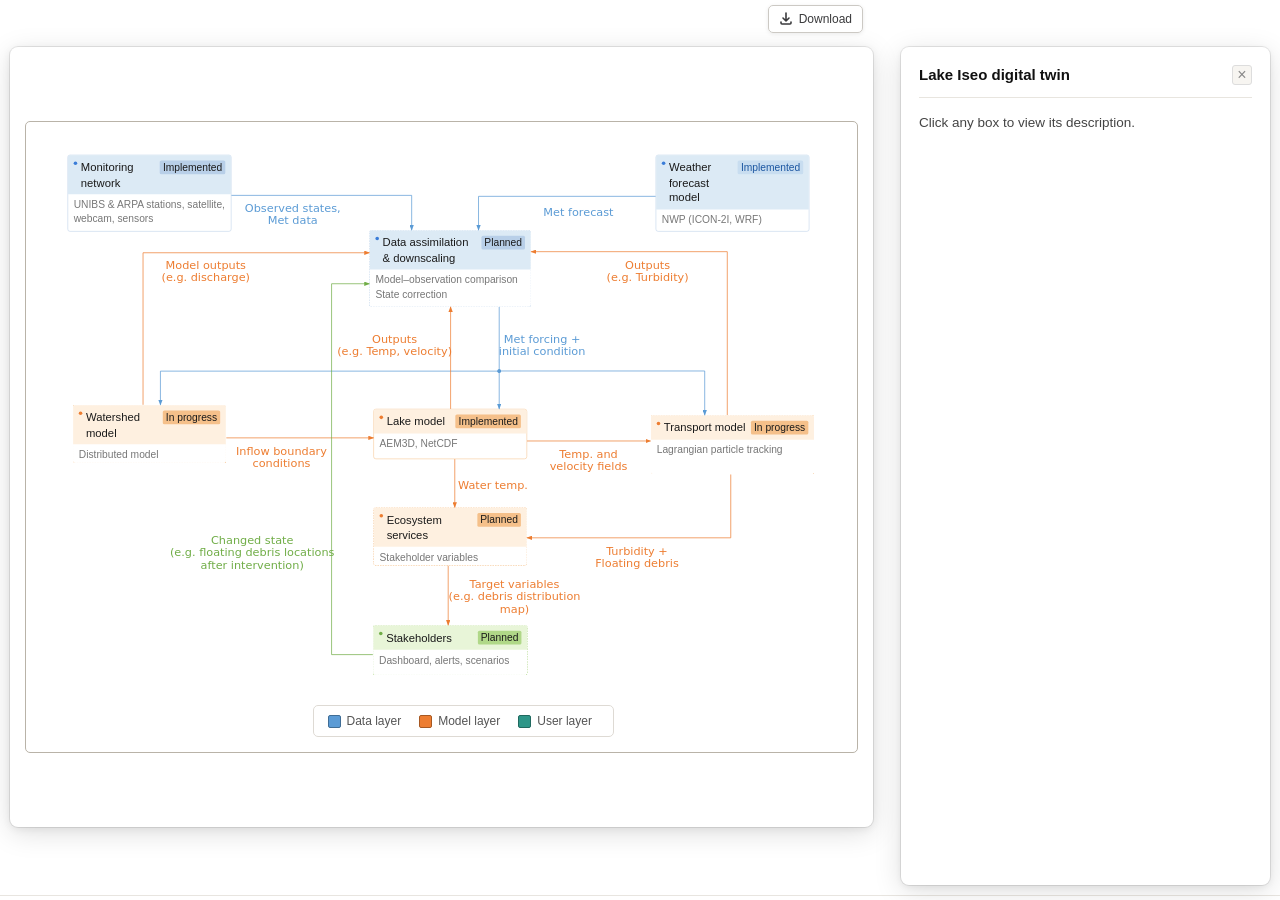
==== wiki/charts/index.html @ 626d83ea "docs: publish interactive charts" ====
<!DOCTYPE html>
<html lang="en">
<head>
  <meta charset="UTF-8">
  <meta name="viewport" content="width=device-width, initial-scale=1.0">
  <title>Lake Iseo digital twin — data flow</title>
  <style>
    html, body, iframe {
      width: 100%;
      height: 100%;
      margin: 0;
      border: 0;
      display: block;
      overflow: hidden;
      background: #fff;
    }
  </style>
</head>
<body>
  <iframe
    src="Iseo_wiki.html?view=1&v=20260820-3"
    title="Lake Iseo digital twin data flow"
    loading="eager">
  </iframe>
</body>
</html>
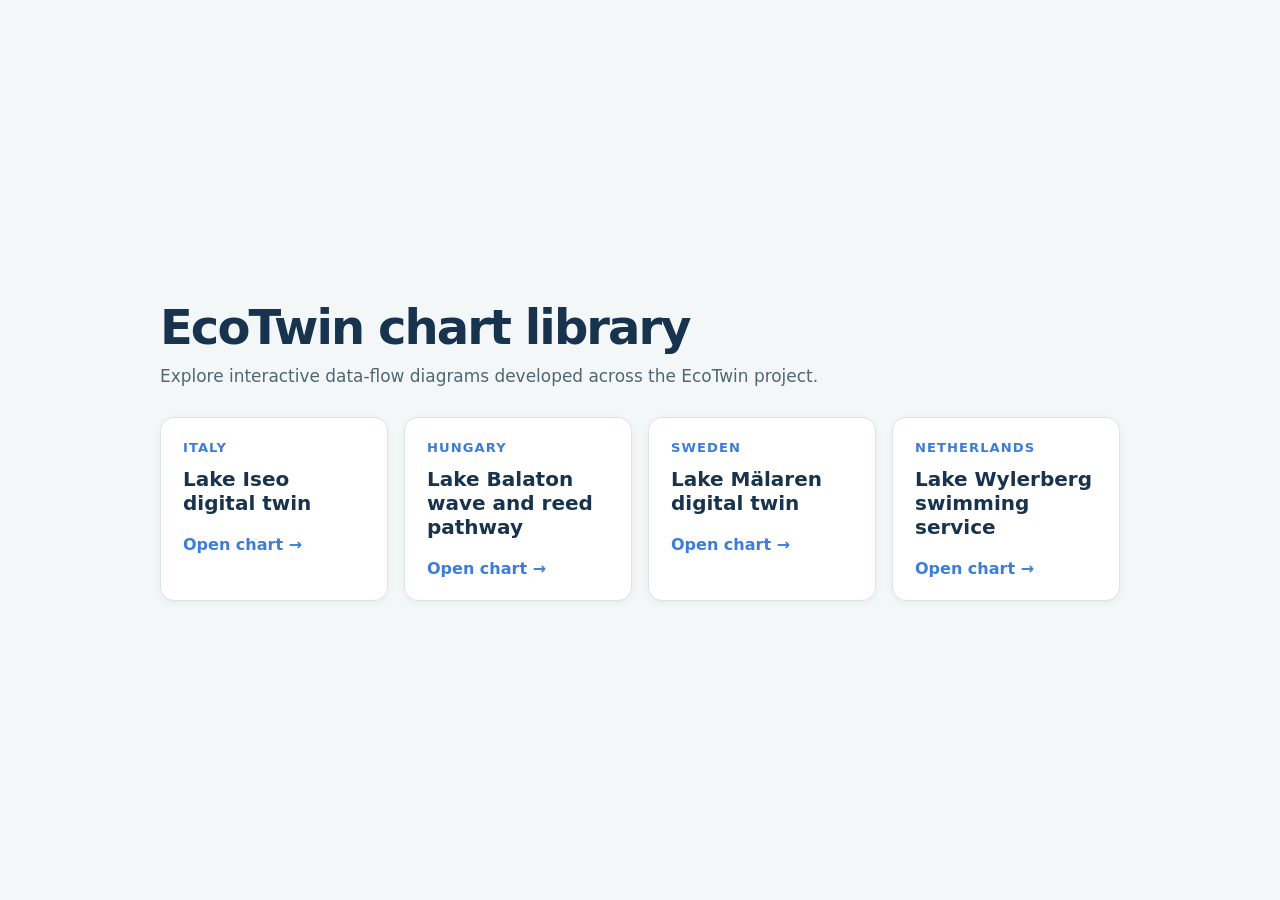
==== commit 75163632: "docs: add chart library landing page" ====
--- a/wiki/charts/index.html
+++ b/wiki/charts/index.html
@@ -3,24 +3,51 @@
 <head>
   <meta charset="UTF-8">
   <meta name="viewport" content="width=device-width, initial-scale=1.0">
-  <title>Lake Iseo digital twin — data flow</title>
+  <title>EcoTwin chart library</title>
   <style>
-    html, body, iframe {
-      width: 100%;
-      height: 100%;
-      margin: 0;
-      border: 0;
-      display: block;
-      overflow: hidden;
-      background: #fff;
-    }
+    :root { color-scheme: light; font-family: Inter, system-ui, sans-serif; color: #18334d; background: #f4f7f7; }
+    * { box-sizing: border-box; }
+    body { margin: 0; min-height: 100vh; display: grid; place-items: center; padding: 32px 20px; }
+    main { width: min(960px, 100%); }
+    header { margin-bottom: 28px; }
+    h1 { margin: 0 0 8px; font-size: clamp(2rem, 5vw, 3rem); letter-spacing: -0.04em; }
+    p { margin: 0; max-width: 680px; color: #506575; font-size: 1.06rem; line-height: 1.55; }
+    .charts { display: grid; grid-template-columns: repeat(auto-fit, minmax(220px, 1fr)); gap: 16px; }
+    a { display: block; min-height: 178px; padding: 22px; border: 1px solid #dbe4e7; border-radius: 14px; background: #fff; color: inherit; text-decoration: none; box-shadow: 0 2px 6px rgb(24 51 77 / 6%); transition: transform 150ms ease, box-shadow 150ms ease, border-color 150ms ease; }
+    a:hover, a:focus-visible { transform: translateY(-3px); border-color: #3b7dd8; box-shadow: 0 10px 24px rgb(24 51 77 / 13%); outline: none; }
+    .place { display: block; color: #3b7dd8; font-size: .82rem; font-weight: 700; letter-spacing: .08em; text-transform: uppercase; }
+    h2 { margin: 12px 0 8px; font-size: 1.25rem; }
+    .open { display: block; margin-top: 20px; color: #3b7dd8; font-weight: 700; }
   </style>
 </head>
 <body>
-  <iframe
-    src="Iseo_wiki.html?view=1&v=20260820-3"
-    title="Lake Iseo digital twin data flow"
-    loading="eager">
-  </iframe>
+  <main>
+    <header>
+      <h1>EcoTwin chart library</h1>
+      <p>Explore interactive data-flow diagrams developed across the EcoTwin project.</p>
+    </header>
+    <section class="charts" aria-label="Interactive charts">
+      <a href="Iseo_wiki.html?view=1">
+        <span class="place">Italy</span>
+        <h2>Lake Iseo digital twin</h2>
+        <span class="open">Open chart →</span>
+      </a>
+      <a href="Balaton_Wiki.html">
+        <span class="place">Hungary</span>
+        <h2>Lake Balaton wave and reed pathway</h2>
+        <span class="open">Open chart →</span>
+      </a>
+      <a href="Malaren_wiki.html?view=1">
+        <span class="place">Sweden</span>
+        <h2>Lake Mälaren digital twin</h2>
+        <span class="open">Open chart →</span>
+      </a>
+      <a href="Wylerberg_wiki.html?view=1">
+        <span class="place">Netherlands</span>
+        <h2>Lake Wylerberg swimming service</h2>
+        <span class="open">Open chart →</span>
+      </a>
+    </section>
+  </main>
 </body>
 </html>
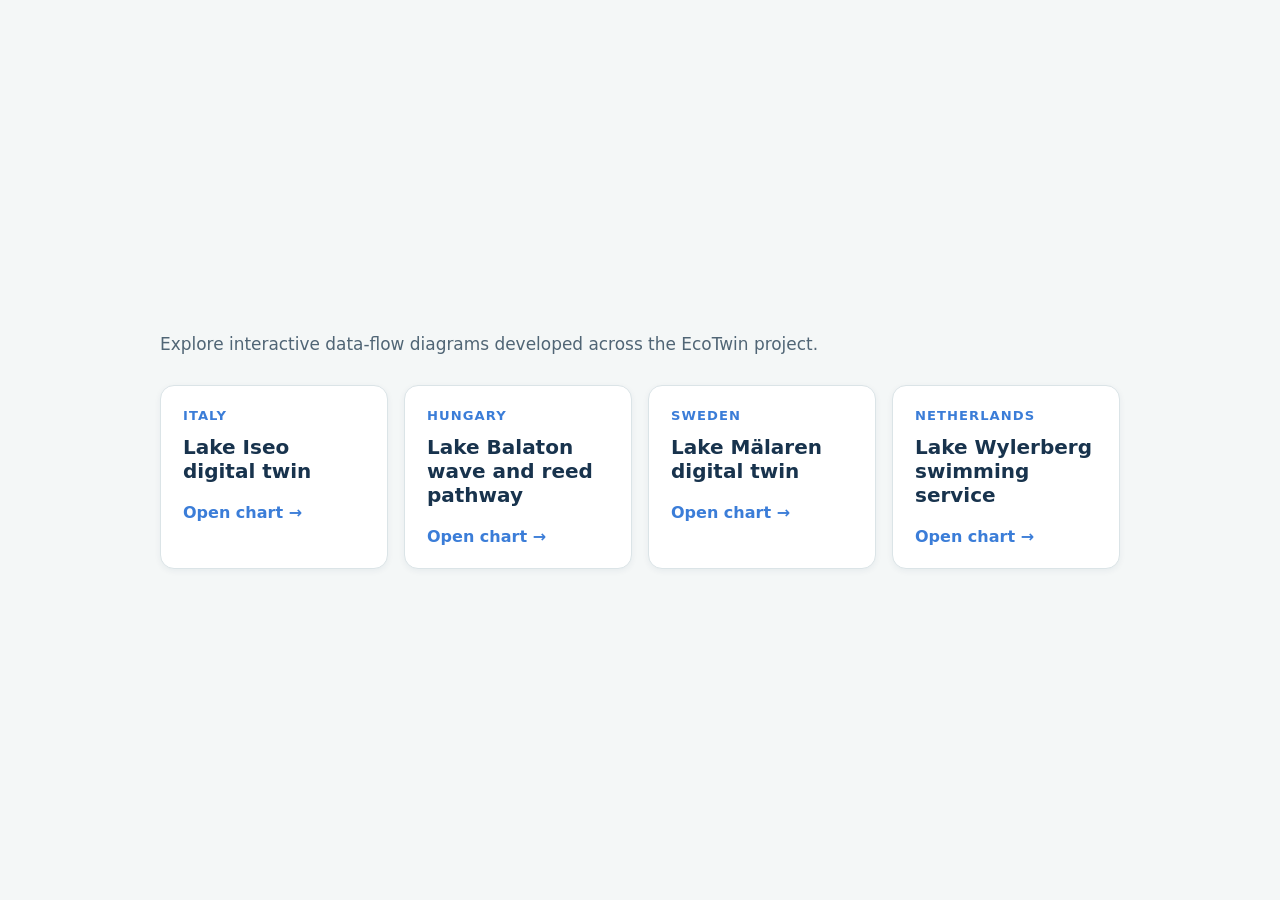
==== commit 1c721b73: "docs: simplify chart library landing page" ====
--- a/wiki/charts/index.html
+++ b/wiki/charts/index.html
@@ -10,7 +10,6 @@
     body { margin: 0; min-height: 100vh; display: grid; place-items: center; padding: 32px 20px; }
     main { width: min(960px, 100%); }
     header { margin-bottom: 28px; }
-    h1 { margin: 0 0 8px; font-size: clamp(2rem, 5vw, 3rem); letter-spacing: -0.04em; }
     p { margin: 0; max-width: 680px; color: #506575; font-size: 1.06rem; line-height: 1.55; }
     .charts { display: grid; grid-template-columns: repeat(auto-fit, minmax(220px, 1fr)); gap: 16px; }
     a { display: block; min-height: 178px; padding: 22px; border: 1px solid #dbe4e7; border-radius: 14px; background: #fff; color: inherit; text-decoration: none; box-shadow: 0 2px 6px rgb(24 51 77 / 6%); transition: transform 150ms ease, box-shadow 150ms ease, border-color 150ms ease; }
@@ -23,7 +22,6 @@
 <body>
   <main>
     <header>
-      <h1>EcoTwin chart library</h1>
       <p>Explore interactive data-flow diagrams developed across the EcoTwin project.</p>
     </header>
     <section class="charts" aria-label="Interactive charts">
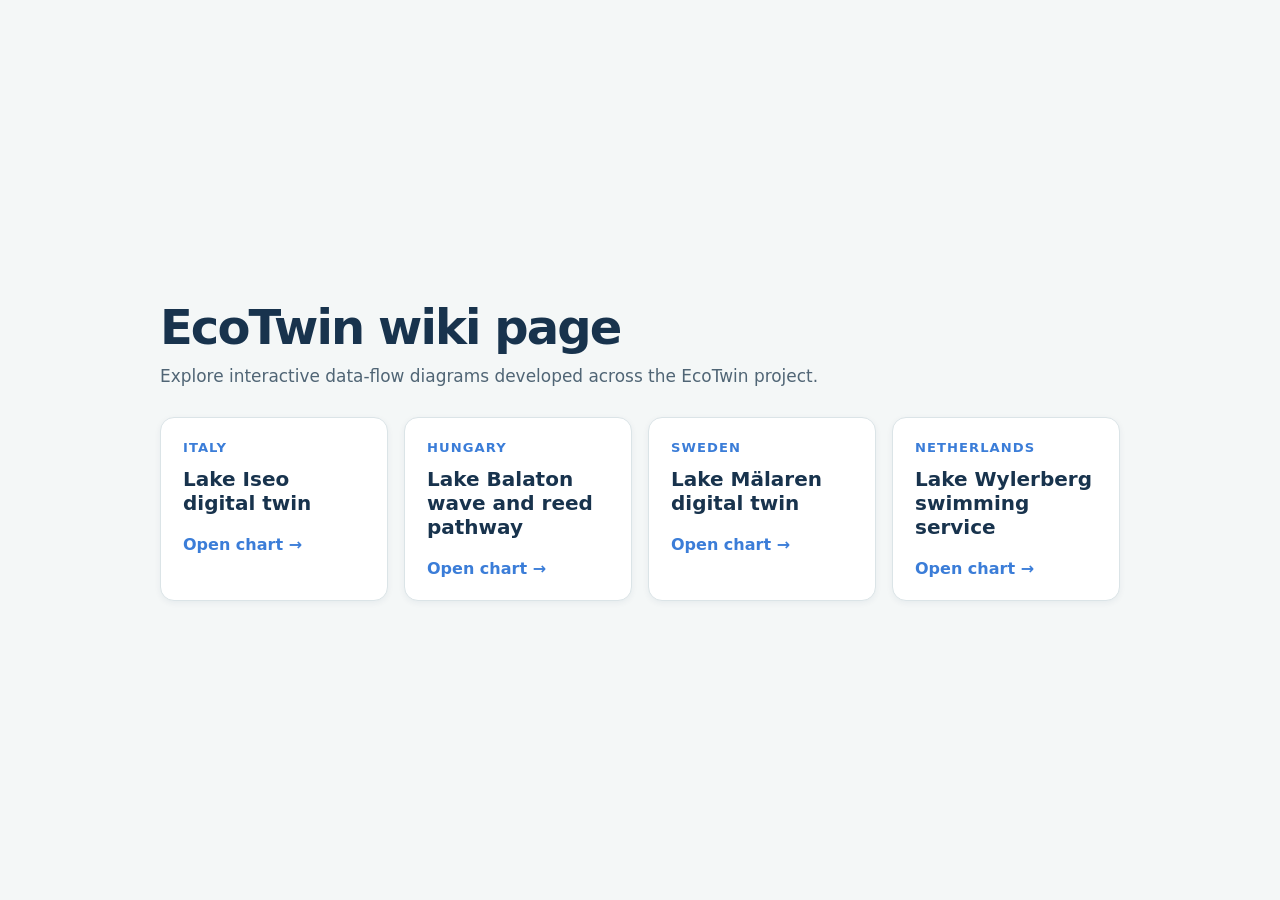
==== commit 92d4d027: "docs: rename chart library heading" ====
--- a/wiki/charts/index.html
+++ b/wiki/charts/index.html
@@ -10,6 +10,7 @@
     body { margin: 0; min-height: 100vh; display: grid; place-items: center; padding: 32px 20px; }
     main { width: min(960px, 100%); }
     header { margin-bottom: 28px; }
+    h1 { margin: 0 0 8px; font-size: clamp(2rem, 5vw, 3rem); letter-spacing: -0.04em; }
     p { margin: 0; max-width: 680px; color: #506575; font-size: 1.06rem; line-height: 1.55; }
     .charts { display: grid; grid-template-columns: repeat(auto-fit, minmax(220px, 1fr)); gap: 16px; }
     a { display: block; min-height: 178px; padding: 22px; border: 1px solid #dbe4e7; border-radius: 14px; background: #fff; color: inherit; text-decoration: none; box-shadow: 0 2px 6px rgb(24 51 77 / 6%); transition: transform 150ms ease, box-shadow 150ms ease, border-color 150ms ease; }
@@ -22,6 +23,7 @@
 <body>
   <main>
     <header>
+      <h1>EcoTwin wiki page</h1>
       <p>Explore interactive data-flow diagrams developed across the EcoTwin project.</p>
     </header>
     <section class="charts" aria-label="Interactive charts">
